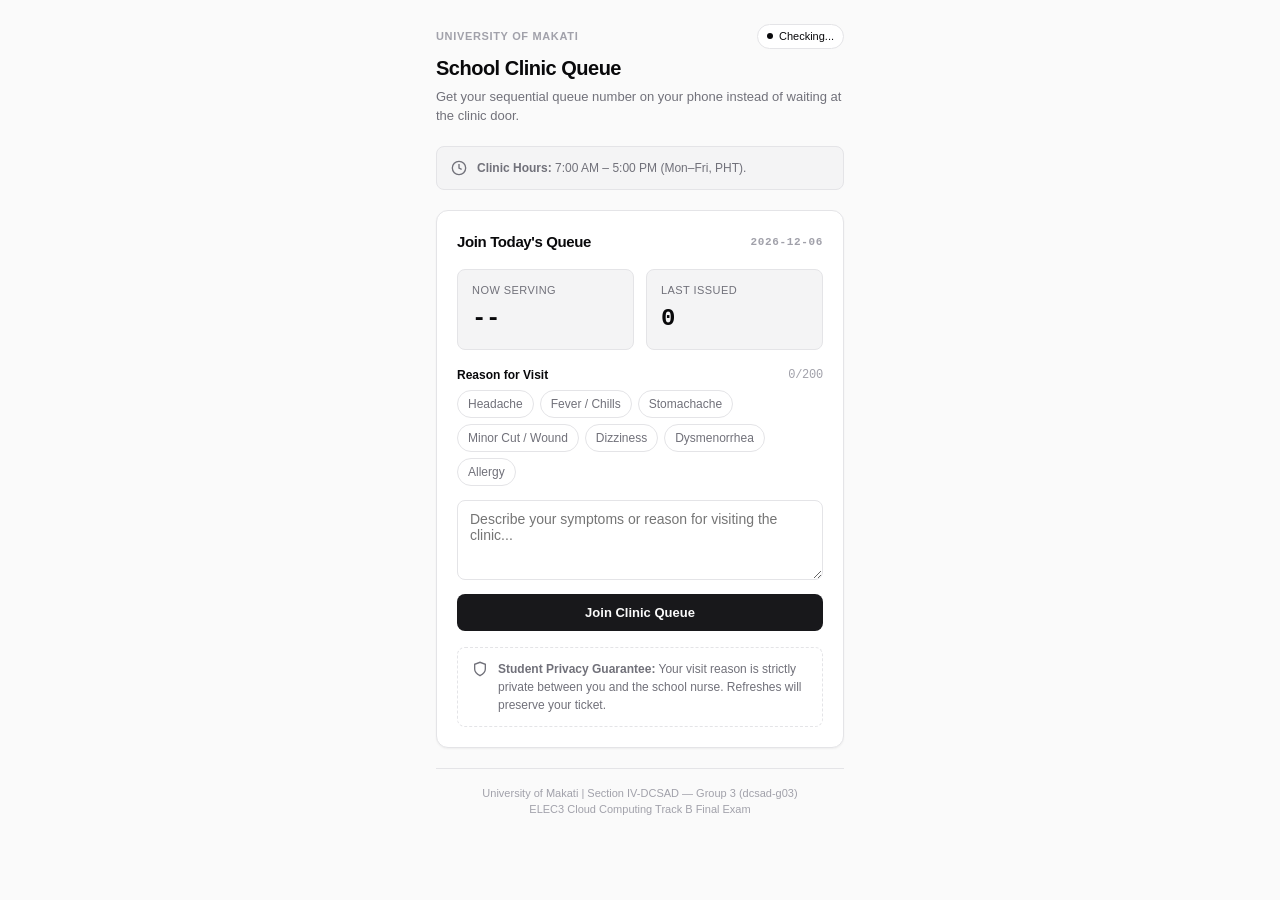
==== frontend/index.html @ f34c9d6e "Initial commit: Complete AWS Case 4 School Clinic Visit Queue for dcsad-g03" ====
<!DOCTYPE html>
<html lang="en">
<head>
  <meta charset="UTF-8">
  <meta name="viewport" content="width=device-width, initial-scale=1.0, maximum-scale=1.0, user-scalable=no">
  <title>UMak Clinic Queue — Student Portal</title>
  <link rel="stylesheet" href="styles.css">
  <script src="config.js"></script>
</head>
<body>
  <div class="mobile-wrapper">

    <!-- Header & Brand -->
    <header class="header-brand">
      <div class="header-top">
        <span class="brand-eyebrow">University of Makati</span>
        <div id="statusBadge" class="badge">
          <span class="badge-dot"></span>
          <span id="statusBadgeText">Checking...</span>
        </div>
      </div>
      <h1 class="brand-title">School Clinic Queue</h1>
      <p class="brand-subtitle">Get your sequential queue number on your phone instead of waiting at the clinic door.</p>
    </header>

    <!-- Clinic Hours & Demo Indicator Banner -->
    <div id="hoursBanner" class="privacy-banner">
      <svg class="privacy-icon" viewBox="0 0 24 24" fill="none" stroke="currentColor" stroke-width="2">
        <circle cx="12" cy="12" r="10"></circle>
        <polyline points="12 6 12 12 16 14"></polyline>
      </svg>
      <div>
        <strong>Clinic Hours:</strong> 7:00 AM – 5:00 PM (Mon–Fri, PHT).
        <div id="demoNote" style="margin-top: 4px; display: none;">
          <span class="badge badge-demo">DEMO MODE ACTIVE</span> Queue join enabled for live exam presentation.
        </div>
      </div>
    </div>

    <!-- Alert Container -->
    <div id="alertBox" class="alert" style="display: none;"></div>

    <!-- VIEW A: JOIN QUEUE FORM (When no ticket is stored for today) -->
    <section id="joinView" class="card">
      <div class="card-header">
        <h2 class="card-title">Join Today's Queue</h2>
        <span id="todayDateLabel" class="brand-eyebrow mono-num">----/--/--</span>
      </div>

      <!-- Current Serving Peek -->
      <div class="stats-grid">
        <div class="stat-box">
          <span class="stat-label">Now Serving</span>
          <span id="peekServing" class="stat-value mono-num">--</span>
        </div>
        <div class="stat-box">
          <span class="stat-label">Last Issued</span>
          <span id="peekLast" class="stat-value mono-num">0</span>
        </div>
      </div>

      <form id="joinForm" onsubmit="handleJoinQueue(event)">
        <div class="form-group">
          <label class="form-label" for="reasonInput">
            <span>Reason for Visit</span>
            <span id="charCount" class="form-counter mono-num">0/200</span>
          </label>

          <!-- Quick selection chips for fast mobile tapping -->
          <div class="tag-chips" style="margin-bottom: 8px;">
            <span class="tag-chip" onclick="selectChip(this, 'Headache')">Headache</span>
            <span class="tag-chip" onclick="selectChip(this, 'Fever / Chills')">Fever / Chills</span>
            <span class="tag-chip" onclick="selectChip(this, 'Stomachache')">Stomachache</span>
            <span class="tag-chip" onclick="selectChip(this, 'Minor Cut / Wound')">Minor Cut / Wound</span>
            <span class="tag-chip" onclick="selectChip(this, 'Dizziness')">Dizziness</span>
            <span class="tag-chip" onclick="selectChip(this, 'Dysmenorrhea')">Dysmenorrhea</span>
            <span class="tag-chip" onclick="selectChip(this, 'Allergy')">Allergy</span>
          </div>

          <textarea
            id="reasonInput"
            class="textarea"
            maxlength="200"
            rows="3"
            placeholder="Describe your symptoms or reason for visiting the clinic..."
            required
            oninput="handleReasonInput()"
          ></textarea>
        </div>

        <button type="submit" id="joinBtn" class="btn btn-primary btn-full" style="margin-top: 14px;">
          Join Clinic Queue
        </button>
      </form>

      <div class="privacy-banner" style="background-color: var(--bg-card); border-style: dashed;">
        <svg class="privacy-icon" viewBox="0 0 24 24" fill="none" stroke="currentColor" stroke-width="2">
          <path d="M12 22s8-4 8-10V5l-8-3-8 3v7c0 6 8 10 8 10z"></path>
        </svg>
        <span><strong>Student Privacy Guarantee:</strong> Your visit reason is strictly private between you and the school nurse. Refreshes will preserve your ticket.</span>
      </div>
    </section>

    <!-- VIEW B: ACTIVE TICKET TRACKER (When student has joined) -->
    <section id="ticketView" class="card" style="display: none;">
      <div class="card-header">
        <span class="brand-eyebrow">Your Clinic Ticket</span>
        <span id="ticketStatusBadge" class="badge badge-waiting">
          <span class="badge-dot"></span>
          <span id="ticketStatusText">WAITING</span>
        </span>
      </div>

      <!-- Ticket Hero -->
      <div class="ticket-hero">
        <span class="brand-eyebrow">Queue Number</span>
        <div id="ticketDisplayNo" class="ticket-number-big mono-num">Q-000</div>
        <p id="ticketCallNotice" class="ticket-status-label">Please wait near the clinic waiting area.</p>
      </div>

      <!-- Live Queue Progress -->
      <div class="stats-grid">
        <div class="stat-box">
          <span class="stat-label">Now Serving</span>
          <span id="liveServing" class="stat-value mono-num">--</span>
        </div>
        <div class="stat-box">
          <span class="stat-label">Ahead of You</span>
          <span id="liveAhead" class="stat-value mono-num">0</span>
        </div>
      </div>

      <!-- Actions -->
      <div style="display: flex; gap: 8px;">
        <button type="button" class="btn btn-secondary" style="flex: 1;" onclick="fetchQueueStatus(true)">
          Refresh Status
        </button>
        <button type="button" class="btn btn-danger" onclick="handleLeaveQueue()">
          Leave Queue
        </button>
      </div>

      <div id="visitDoneBox" class="alert alert-success" style="display: none;">
        <strong>Visit Completed:</strong> The attending nurse has finished your consultation and saved your records. Thank you!
        <button type="button" class="btn btn-secondary btn-full" style="margin-top: 10px;" onclick="handleLeaveQueue(true)">
          Get Another Ticket
        </button>
      </div>
    </section>

    <!-- Footer Meta -->
    <footer class="meta-footer">
      University of Makati | Section IV-DCSAD — Group 3 (dcsad-g03)<br>
      ELEC3 Cloud Computing Track B Final Exam
    </footer>

  </div>

  <script>
    // State management
    let currentTicket = null;
    let pollTimer = null;

    function getTodayStringPHT() {
      // Calculate today's date in Asia/Manila (UTC+8)
      const now = new Date();
      const utcTime = now.getTime() + (now.getTimezoneOffset() * 60000);
      const phtTime = new Date(utcTime + (3600000 * 8));
      return phtTime.toISOString().split("T")[0];
    }

    function getStorageKey() {
      return `umak_clinic_ticket_${getTodayStringPHT()}`;
    }

    function showAlert(msg, isError = true) {
      const box = document.getElementById("alertBox");
      box.className = `alert ${isError ? 'alert-error' : 'alert-success'}`;
      box.textContent = msg;
      box.style.display = "block";
    }

    function hideAlert() {
      document.getElementById("alertBox").style.display = "none";
    }

    function handleReasonInput() {
      const input = document.getElementById("reasonInput");
      const counter = document.getElementById("charCount");
      counter.textContent = `${input.value.length}/200`;
    }

    function selectChip(el, text) {
      const input = document.getElementById("reasonInput");
      const chips = document.querySelectorAll(".tag-chip");
      chips.forEach(c => c.classList.remove("active"));
      el.classList.add("active");

      input.value = text;
      handleReasonInput();
      input.focus();
    }

    // Load saved ticket from localStorage
    function loadSavedTicket() {
      const saved = localStorage.getItem(getStorageKey());
      if (saved) {
        try {
          currentTicket = JSON.parse(saved);
        } catch (e) {
          currentTicket = null;
        }
      } else {
        currentTicket = null;
      }
      renderView();
    }

    function saveTicket(ticket) {
      currentTicket = ticket;
      localStorage.setItem(getStorageKey(), JSON.stringify(ticket));
      renderView();
    }

    function renderView() {
      const joinView = document.getElementById("joinView");
      const ticketView = document.getElementById("ticketView");
      document.getElementById("todayDateLabel").textContent = getTodayStringPHT();

      if (currentTicket) {
        joinView.style.display = "none";
        ticketView.style.display = "flex";

        document.getElementById("ticketDisplayNo").textContent = currentTicket.display_no || `Q-${currentTicket.queue_no}`;
        updateTicketUI();
      } else {
        ticketView.style.display = "none";
        joinView.style.display = "flex";
      }
    }

    function updateTicketUI(statusData) {
      if (!currentTicket) return;

      const badge = document.getElementById("ticketStatusBadge");
      const badgeText = document.getElementById("ticketStatusText");
      const notice = document.getElementById("ticketCallNotice");
      const doneBox = document.getElementById("visitDoneBox");

      const status = currentTicket.status || "WAITING";
      badgeText.textContent = status;

      badge.className = "badge";
      if (status === "SERVING") {
        badge.classList.add("badge-serving");
        notice.textContent = "NOW CALLING! Please proceed inside the clinic room immediately.";
        notice.style.fontWeight = "600";
        notice.style.color = "var(--ink-primary)";
      } else if (status === "DONE") {
        badge.classList.add("badge-done");
        notice.textContent = "Your clinic visit has been completed.";
        doneBox.style.display = "block";
      } else {
        badge.classList.add("badge-waiting");
        notice.textContent = "Please wait near the clinic waiting area.";
        doneBox.style.display = "none";
      }

      if (statusData) {
        const currentServing = statusData.current_serving || 0;
        document.getElementById("liveServing").textContent = statusData.current_serving_display || "None";

        if (status === "DONE") {
          document.getElementById("liveAhead").textContent = "0";
        } else if (status === "SERVING") {
          document.getElementById("liveAhead").textContent = "Now";
        } else {
          const ahead = Math.max(0, currentTicket.queue_no - currentServing - 1);
          document.getElementById("liveAhead").textContent = `${ahead}`;
        }
      }
    }

    // Join Queue handler
    async function handleJoinQueue(e) {
      e.preventDefault();
      hideAlert();

      const reason = document.getElementById("reasonInput").value.trim();
      if (!reason) {
        showAlert("Please enter your reason for visiting the clinic.");
        return;
      }

      const btn = document.getElementById("joinBtn");
      btn.disabled = true;
      btn.textContent = "Joining Queue...";

      try {
        const response = await fetch(`${CONFIG.API_BASE_URL}/queue`, {
          method: "POST",
          headers: { "Content-Type": "application/json" },
          body: JSON.stringify({ reason: reason })
        });

        const data = await response.json();

        if (!response.ok) {
          showAlert(data.error || "Failed to join queue. Clinic may be closed.");
          return;
        }

        // Save ticket
        saveTicket({
          date: data.date,
          queue_no: data.queue_no,
          display_no: data.display_no,
          status: data.status || "WAITING",
          created_at: new Date().toISOString()
        });

        fetchQueueStatus(true);

      } catch (err) {
        showAlert("Network connection error. Check if API Gateway / local server is running.");
      } finally {
        btn.disabled = false;
        btn.textContent = "Join Clinic Queue";
      }
    }

    // Leave Queue / Clear Ticket
    function handleLeaveQueue(silent = false) {
      if (!silent) {
        if (!confirm("Are you sure you want to leave the queue or clear your ticket?")) {
          return;
        }
      }
      localStorage.removeItem(getStorageKey());
      currentTicket = null;
      document.getElementById("reasonInput").value = "";
      handleReasonInput();
      renderView();
      fetchQueueStatus(true);
    }

    // Fetch live status from GET /queue/status
    async function fetchQueueStatus(showManualFeedback = false) {
      try {
        const res = await fetch(`${CONFIG.API_BASE_URL}/queue/status`);
        if (!res.ok) return;

        const data = await res.json();

        // Update clinic badge & demo indicator
        const statusBadge = document.getElementById("statusBadge");
        const statusBadgeText = document.getElementById("statusBadgeText");
        const demoNote = document.getElementById("demoNote");

        if (data.clinic_open) {
          statusBadge.className = "badge badge-serving";
          statusBadgeText.textContent = "Clinic Open";
        } else {
          statusBadge.className = "badge badge-done";
          statusBadgeText.textContent = "Clinic Closed";
        }

        if (data.demo_mode) {
          demoNote.style.display = "block";
        } else {
          demoNote.style.display = "none";
        }

        // Update peek numbers on join form
        document.getElementById("peekServing").textContent = data.current_serving_display || "None";
        document.getElementById("peekLast").textContent = data.last_number || 0;

        // If student has a ticket, check if its status changed
        if (currentTicket) {
          if (currentTicket.queue_no === data.current_serving && currentTicket.status === "WAITING") {
            currentTicket.status = "SERVING";
            saveTicket(currentTicket);
          }
          updateTicketUI(data);
        }

        if (showManualFeedback) {
          // Subtle feedback
        }

      } catch (err) {
        console.warn("Unable to fetch queue status:", err);
      }
    }

    // Init on page load
    window.addEventListener("DOMContentLoaded", () => {
      loadSavedTicket();
      fetchQueueStatus(true);

      // Start live polling every 4s
      pollTimer = setInterval(() => {
        fetchQueueStatus(false);
      }, CONFIG.POLL_INTERVAL_MS || 4000);
    });
  </script>
</body>
</html>
---- frontend/styles.css ----
/* ==========================================================================
   University of Makati — ELEC3 Cloud Computing (Track B Final Exam)
   Section IV-DCSAD | Group 3 (dcsad-g03)
   Case 4: School Clinic Visit Queue
   Monochrome Aesthetic Inspired by shadcn/ui & Linear
   ========================================================================== */

:root {
  --bg-app: #fafafa;
  --bg-card: #ffffff;
  --bg-muted: #f4f4f5;
  --border: #e4e4e7;
  --border-strong: #d4d4d8;
  --ink-primary: #09090b;
  --ink-secondary: #71717a;
  --ink-muted: #a1a1aa;
  --btn-primary-bg: #18181b;
  --btn-primary-fg: #fafafa;
  --btn-primary-hover: #27272a;
  --btn-secondary-bg: #ffffff;
  --btn-secondary-fg: #09090b;
  --btn-secondary-hover: #f4f4f5;
  --radius-sm: 6px;
  --radius-md: 8px;
  --radius-lg: 12px;
  --radius-full: 9999px;
  --font-sans: -apple-system, BlinkMacSystemFont, "Segoe UI", Roboto, "Inter", Helvetica, Arial, sans-serif;
  --font-mono: ui-monospace, SFMono-Regular, "SF Mono", Menlo, Consolas, "Liberation Mono", monospace;
  --shadow-sm: 0 1px 2px 0 rgba(0, 0, 0, 0.05);
  --shadow-md: 0 4px 6px -1px rgba(0, 0, 0, 0.05), 0 2px 4px -2px rgba(0, 0, 0, 0.05);
}

*, *::before, *::after {
  box-sizing: border-box;
  margin: 0;
  padding: 0;
}

body {
  background-color: var(--bg-app);
  color: var(--ink-primary);
  font-family: var(--font-sans);
  font-size: 14px;
  line-height: 1.5;
  -webkit-font-smoothing: antialiased;
  -moz-osx-font-smoothing: grayscale;
  min-height: 100vh;
}

/* Typography & Monospace Numbers */
.mono-num {
  font-family: var(--font-mono);
  font-variant-numeric: tabular-nums;
  letter-spacing: -0.02em;
}

h1, h2, h3, h4 {
  color: var(--ink-primary);
  font-weight: 600;
  letter-spacing: -0.025em;
}

p {
  color: var(--ink-secondary);
}

/* Layout Containers */
.mobile-wrapper {
  max-width: 440px;
  margin: 0 auto;
  padding: 24px 16px 48px 16px;
  display: flex;
  flex-direction: column;
  gap: 20px;
}

.dashboard-wrapper {
  max-width: 1080px;
  margin: 0 auto;
  padding: 32px 24px 64px 24px;
  display: flex;
  flex-direction: column;
  gap: 24px;
}

/* Header & Brand */
.header-brand {
  display: flex;
  flex-direction: column;
  gap: 4px;
}

.header-top {
  display: flex;
  align-items: center;
  justify-content: space-between;
}

.brand-eyebrow {
  font-size: 11px;
  font-weight: 600;
  text-transform: uppercase;
  letter-spacing: 0.06em;
  color: var(--ink-muted);
}

.brand-title {
  font-size: 20px;
  font-weight: 700;
  color: var(--ink-primary);
}

.brand-subtitle {
  font-size: 13px;
  color: var(--ink-secondary);
}

/* Status Pill / Badges */
.badge {
  display: inline-flex;
  align-items: center;
  gap: 6px;
  padding: 3px 9px;
  font-size: 11px;
  font-weight: 500;
  border-radius: var(--radius-full);
  border: 1px solid var(--border);
  background-color: var(--bg-card);
  color: var(--ink-primary);
  width: fit-content;
}

.badge-dot {
  width: 6px;
  height: 6px;
  border-radius: 50%;
  background-color: var(--ink-primary);
}

.badge-waiting {
  background-color: var(--bg-muted);
  border-color: var(--border-strong);
  color: var(--ink-primary);
}

.badge-serving {
  background-color: var(--btn-primary-bg);
  border-color: var(--btn-primary-bg);
  color: #ffffff;
}

.badge-serving .badge-dot {
  background-color: #ffffff;
  animation: pulse 1.6s infinite;
}

.badge-done {
  background-color: var(--bg-card);
  border-color: var(--border);
  color: var(--ink-secondary);
}

.badge-demo {
  background-color: #f4f4f5;
  border-color: #27272a;
  color: #09090b;
  font-weight: 600;
}

@keyframes pulse {
  0% { opacity: 0.4; }
  50% { opacity: 1; }
  100% { opacity: 0.4; }
}

/* Cards */
.card {
  background-color: var(--bg-card);
  border: 1px solid var(--border);
  border-radius: var(--radius-lg);
  padding: 20px;
  box-shadow: var(--shadow-sm);
  display: flex;
  flex-direction: column;
  gap: 16px;
}

.card-header {
  display: flex;
  align-items: center;
  justify-content: space-between;
}

.card-title {
  font-size: 15px;
  font-weight: 600;
}

/* Metric Stats Row */
.stats-grid {
  display: grid;
  grid-template-columns: repeat(auto-fit, minmax(130px, 1fr));
  gap: 12px;
}

.stat-box {
  background: var(--bg-muted);
  border: 1px solid var(--border);
  border-radius: var(--radius-md);
  padding: 12px 14px;
  display: flex;
  flex-direction: column;
  gap: 2px;
}

.stat-label {
  font-size: 11px;
  color: var(--ink-secondary);
  font-weight: 500;
  text-transform: uppercase;
  letter-spacing: 0.04em;
}

.stat-value {
  font-size: 24px;
  font-weight: 700;
  color: var(--ink-primary);
}

/* Active Ticket Hero Box */
.ticket-hero {
  text-align: center;
  padding: 32px 16px;
  border: 1px dashed var(--border-strong);
  border-radius: var(--radius-lg);
  background-color: var(--bg-muted);
  display: flex;
  flex-direction: column;
  align-items: center;
  gap: 12px;
}

.ticket-number-big {
  font-size: 56px;
  font-weight: 800;
  line-height: 1;
  color: var(--ink-primary);
}

.ticket-status-label {
  font-size: 13px;
  color: var(--ink-secondary);
}

/* Forms & Inputs */
.form-group {
  display: flex;
  flex-direction: column;
  gap: 6px;
}

.form-label {
  font-size: 12px;
  font-weight: 600;
  color: var(--ink-primary);
  display: flex;
  justify-content: space-between;
}

.form-counter {
  font-weight: 400;
  color: var(--ink-muted);
}

.input, .textarea {
  width: 100%;
  padding: 10px 12px;
  font-family: inherit;
  font-size: 14px;
  color: var(--ink-primary);
  background-color: var(--bg-card);
  border: 1px solid var(--border);
  border-radius: var(--radius-md);
  outline: none;
  transition: border-color 0.15s ease, box-shadow 0.15s ease;
}

.textarea {
  resize: vertical;
  min-height: 80px;
}

.input:focus, .textarea:focus {
  border-color: var(--ink-primary);
  box-shadow: 0 0 0 1px var(--ink-primary);
}

/* Quick Reason Chips */
.tag-chips {
  display: flex;
  flex-wrap: wrap;
  gap: 6px;
}

.tag-chip {
  padding: 4px 10px;
  font-size: 12px;
  font-weight: 500;
  background-color: var(--bg-card);
  border: 1px solid var(--border);
  border-radius: var(--radius-full);
  color: var(--ink-secondary);
  cursor: pointer;
  transition: all 0.15s ease;
  user-select: none;
}

.tag-chip:hover {
  background-color: var(--bg-muted);
  color: var(--ink-primary);
  border-color: var(--border-strong);
}

.tag-chip.active {
  background-color: var(--ink-primary);
  color: #ffffff;
  border-color: var(--ink-primary);
}

/* Buttons */
.btn {
  display: inline-flex;
  align-items: center;
  justify-content: center;
  gap: 8px;
  padding: 10px 16px;
  font-family: inherit;
  font-size: 13px;
  font-weight: 600;
  border-radius: var(--radius-md);
  border: 1px solid transparent;
  cursor: pointer;
  transition: all 0.15s ease;
  text-decoration: none;
}

.btn:disabled {
  opacity: 0.5;
  cursor: not-allowed;
}

.btn-primary {
  background-color: var(--btn-primary-bg);
  color: var(--btn-primary-fg);
}

.btn-primary:hover:not(:disabled) {
  background-color: var(--btn-primary-hover);
}

.btn-secondary {
  background-color: var(--btn-secondary-bg);
  color: var(--btn-secondary-fg);
  border-color: var(--border);
}

.btn-secondary:hover:not(:disabled) {
  background-color: var(--btn-secondary-hover);
  border-color: var(--border-strong);
}

.btn-danger {
  background-color: #ffffff;
  color: #dc2626;
  border-color: #fca5a5;
}

.btn-danger:hover:not(:disabled) {
  background-color: #fef2f2;
}

.btn-full {
  width: 100%;
}

/* Privacy & Info Banner */
.privacy-banner {
  display: flex;
  align-items: flex-start;
  gap: 10px;
  padding: 12px 14px;
  background-color: var(--bg-muted);
  border: 1px solid var(--border);
  border-radius: var(--radius-md);
  font-size: 12px;
  color: var(--ink-secondary);
}

.privacy-icon {
  flex-shrink: 0;
  width: 16px;
  height: 16px;
  margin-top: 1px;
}

/* Tables */
.table-container {
  overflow-x: auto;
  border: 1px solid var(--border);
  border-radius: var(--radius-md);
}

table {
  width: 100%;
  border-collapse: collapse;
  text-align: left;
  font-size: 13px;
}

thead {
  background-color: var(--bg-muted);
  border-bottom: 1px solid var(--border);
}

th {
  padding: 10px 14px;
  font-size: 11px;
  font-weight: 600;
  text-transform: uppercase;
  letter-spacing: 0.04em;
  color: var(--ink-secondary);
}

td {
  padding: 12px 14px;
  border-bottom: 1px solid var(--border);
  color: var(--ink-primary);
}

tr:last-child td {
  border-bottom: none;
}

tr:hover td {
  background-color: #fafafa;
}

/* Alert Banners */
.alert {
  padding: 10px 12px;
  border-radius: var(--radius-md);
  font-size: 13px;
  border: 1px solid transparent;
}

.alert-error {
  background-color: #fef2f2;
  border-color: #fecaca;
  color: #991b1b;
}

.alert-success {
  background-color: #f0fdf4;
  border-color: #bbf7d0;
  color: #166534;
}

/* Two-column layout for Nurse Admin */
.two-column-layout {
  display: grid;
  grid-template-columns: 380px 1fr;
  gap: 24px;
  align-items: start;
}

@media (max-width: 860px) {
  .two-column-layout {
    grid-template-columns: 1fr;
  }
}

/* Footer / Meta info */
.meta-footer {
  text-align: center;
  font-size: 11px;
  color: var(--ink-muted);
  padding-top: 16px;
  border-top: 1px solid var(--border);
}
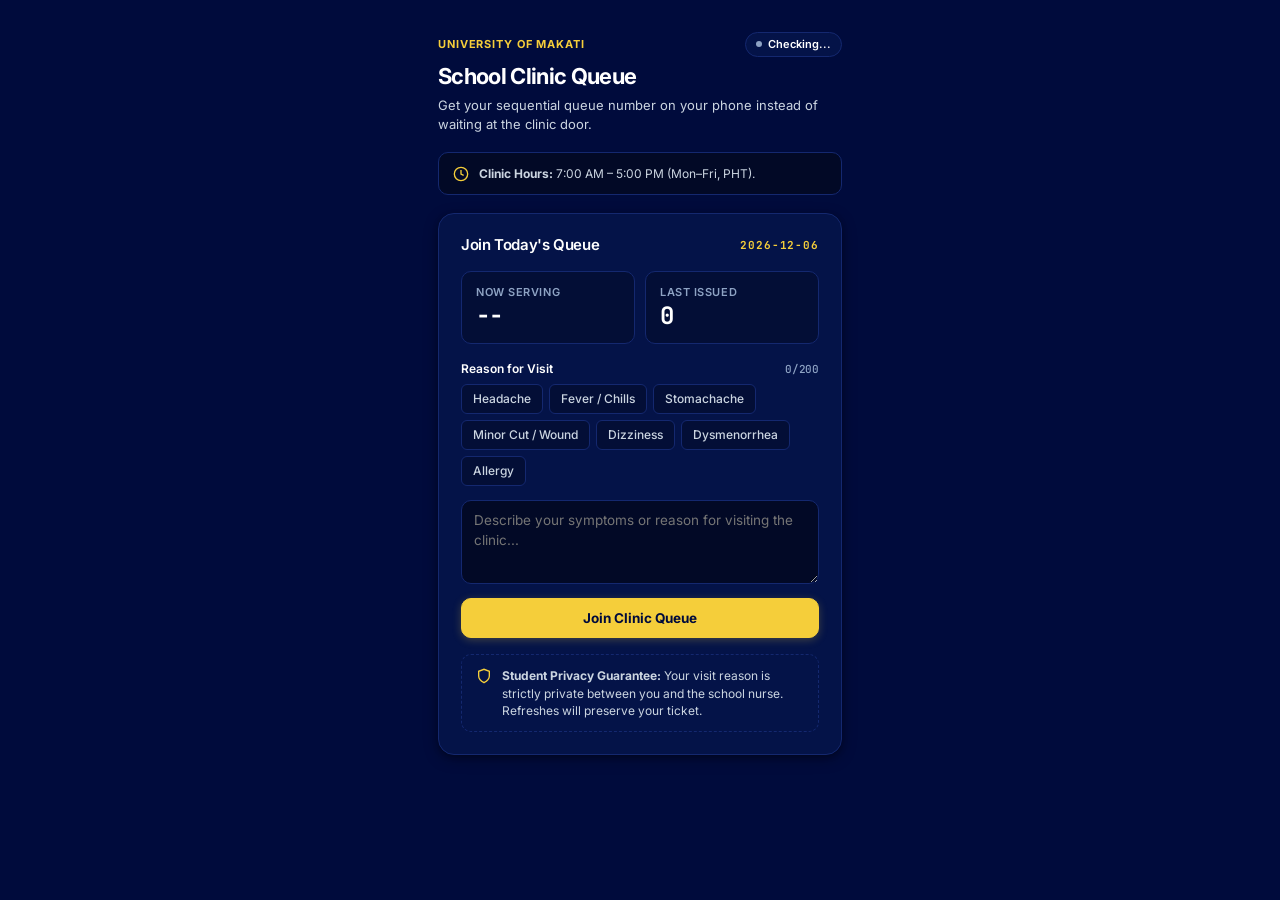
==== commit 0fce539d: "Apply pre-deploy fixes for Case 4" ====
--- a/frontend/index.html
+++ b/frontend/index.html
@@ -147,12 +147,6 @@
         </button>
       </div>
     </section>
-
-    <!-- Footer Meta -->
-    <footer class="meta-footer">
-      University of Makati | Section IV-DCSAD — Group 3 (dcsad-g03)<br>
-      ELEC3 Cloud Computing Track B Final Exam
-    </footer>
 
   </div>
 
@@ -371,6 +365,35 @@
           demoNote.style.display = "none";
         }
 
+        // Lock or unlock join form based on operating hours and demo mode
+        const joinBtn = document.getElementById("joinBtn");
+        const reasonInput = document.getElementById("reasonInput");
+        const isClosed = !data.clinic_open && !data.demo_mode;
+
+        if (isClosed) {
+          if (joinBtn) {
+            joinBtn.disabled = true;
+            joinBtn.textContent = "Clinic is Closed (Mon–Fri 7:00 AM – 5:00 PM)";
+            joinBtn.style.opacity = "0.6";
+            joinBtn.style.cursor = "not-allowed";
+          }
+          if (reasonInput) {
+            reasonInput.disabled = true;
+            reasonInput.placeholder = "Clinic is currently closed outside operating hours (Mon–Fri 7:00 AM – 5:00 PM PHT).";
+          }
+        } else {
+          if (joinBtn && joinBtn.disabled && joinBtn.textContent.startsWith("Clinic is Closed")) {
+            joinBtn.disabled = false;
+            joinBtn.textContent = "Join Clinic Queue";
+            joinBtn.style.opacity = "";
+            joinBtn.style.cursor = "";
+          }
+          if (reasonInput && reasonInput.disabled) {
+            reasonInput.disabled = false;
+            reasonInput.placeholder = "Describe your symptoms or reason for visiting the clinic...";
+          }
+        }
+
         // Update peek numbers on join form
         document.getElementById("peekServing").textContent = data.current_serving_display || "None";
         document.getElementById("peekLast").textContent = data.last_number || 0;
@@ -379,6 +402,9 @@
         if (currentTicket) {
           if (currentTicket.queue_no === data.current_serving && currentTicket.status === "WAITING") {
             currentTicket.status = "SERVING";
+            saveTicket(currentTicket);
+          } else if (data.current_serving > currentTicket.queue_no && currentTicket.status !== "DONE") {
+            currentTicket.status = "DONE";
             saveTicket(currentTicket);
           }
           updateTicketUI(data);
--- a/frontend/styles.css
+++ b/frontend/styles.css
@@ -2,52 +2,115 @@
    University of Makati — ELEC3 Cloud Computing (Track B Final Exam)
    Section IV-DCSAD | Group 3 (dcsad-g03)
    Case 4: School Clinic Visit Queue
-   Monochrome Aesthetic Inspired by shadcn/ui & Linear
-   ========================================================================== */
+   
+   Official UMak Heritage Theme
+   Deep University Navy (#000B3C) & Warm Radiant Gold (#F5CE3A)
+   WCAG AAA Compliant Contrast | Precision Craftsmanship
+   ========================================================================== */
+
+@import url('https://fonts.googleapis.com/css2?family=Inter:wght@400;500;600;700;800&family=JetBrains+Mono:wght@500;600;700;800&display=swap');
 
 :root {
-  --bg-app: #fafafa;
-  --bg-card: #ffffff;
-  --bg-muted: #f4f4f5;
-  --border: #e4e4e7;
-  --border-strong: #d4d4d8;
-  --ink-primary: #09090b;
-  --ink-secondary: #71717a;
-  --ink-muted: #a1a1aa;
-  --btn-primary-bg: #18181b;
-  --btn-primary-fg: #fafafa;
-  --btn-primary-hover: #27272a;
-  --btn-secondary-bg: #ffffff;
-  --btn-secondary-fg: #09090b;
-  --btn-secondary-hover: #f4f4f5;
+  /* Surfaces & Canvas (UMak Deep Midnight Navy) */
+  --bg-app: #000B3C;
+  --bg-card: #041348;
+  --bg-card-hover: #071959;
+  --bg-muted: #020926;
+  --bg-subtle: #030e36;
+  --row-highlight: rgba(245, 206, 58, 0.09);
+
+  /* Hairline Borders */
+  --border: #14286f;
+  --border-strong: #1e399c;
+  --border-subtle: #0d1d57;
+  --border-focus: #F5CE3A;
+
+  /* Typography Ink (High Contrast on Navy) */
+  --ink-primary: #ffffff;
+  --ink-secondary: #cbd5e1;
+  --ink-muted: #8ea3c4;
+  --ink-faint: #546b96;
+  --ink-gold: #F5CE3A;
+
+  /* UMak Gold Palette */
+  --primary: #F5CE3A;
+  --primary-hover: #fed74c;
+  --primary-active: #e5be29;
+  --primary-surface: rgba(245, 206, 58, 0.12);
+  --primary-border: rgba(245, 206, 58, 0.35);
+  --primary-contrast: #000B3C;
+
+  /* High-Visibility Status Tones (Tuned for Dark Navy) */
+  --status-emerald: #34d399;
+  --status-emerald-bg: rgba(16, 185, 129, 0.16);
+  --status-emerald-border: rgba(16, 185, 129, 0.4);
+
+  --status-amber: #F5CE3A;
+  --status-amber-bg: rgba(245, 206, 58, 0.14);
+  --status-amber-border: rgba(245, 206, 58, 0.4);
+
+  --status-red: #f87171;
+  --status-red-bg: rgba(220, 38, 38, 0.18);
+  --status-red-border: rgba(220, 38, 38, 0.4);
+
+  --status-slate: #94a3b8;
+  --status-slate-bg: rgba(148, 163, 184, 0.14);
+  --status-slate-border: rgba(148, 163, 184, 0.28);
+
+  /* Button Tokens */
+  --btn-primary-bg: #F5CE3A;
+  --btn-primary-fg: #000B3C;
+  --btn-primary-hover: #fed74c;
+  --btn-primary-active: #e5be29;
+
+  --btn-secondary-bg: #071959;
+  --btn-secondary-fg: #f8fafc;
+  --btn-secondary-border: #1b3594;
+  --btn-secondary-hover: #0b2278;
+
+  /* Radii */
+  --radius-xs: 4px;
   --radius-sm: 6px;
-  --radius-md: 8px;
-  --radius-lg: 12px;
+  --radius-md: 10px;
+  --radius-lg: 16px;
+  --radius-xl: 20px;
   --radius-full: 9999px;
-  --font-sans: -apple-system, BlinkMacSystemFont, "Segoe UI", Roboto, "Inter", Helvetica, Arial, sans-serif;
-  --font-mono: ui-monospace, SFMono-Regular, "SF Mono", Menlo, Consolas, "Liberation Mono", monospace;
-  --shadow-sm: 0 1px 2px 0 rgba(0, 0, 0, 0.05);
-  --shadow-md: 0 4px 6px -1px rgba(0, 0, 0, 0.05), 0 2px 4px -2px rgba(0, 0, 0, 0.05);
-}
-
+
+  /* Font Families */
+  --font-sans: "Inter", -apple-system, BlinkMacSystemFont, "Segoe UI", Roboto, sans-serif;
+  --font-mono: "JetBrains Mono", ui-monospace, Menlo, Consolas, monospace;
+
+  /* Depth & Glow */
+  --shadow-xs: 0 1px 2px 0 rgba(0, 0, 0, 0.2);
+  --shadow-card: 0 4px 16px -2px rgba(0, 0, 0, 0.4), 0 2px 6px -1px rgba(0, 0, 0, 0.3);
+  --shadow-ticket: 0 12px 32px -4px rgba(0, 0, 0, 0.5), 0 4px 12px -2px rgba(245, 206, 58, 0.08);
+}
+
+/* ==========================================================================
+   Base & Reset
+   ========================================================================== */
 *, *::before, *::after {
   box-sizing: border-box;
   margin: 0;
   padding: 0;
 }
 
+html {
+  font-size: 14.5px;
+  color-scheme: dark;
+}
+
 body {
   background-color: var(--bg-app);
   color: var(--ink-primary);
   font-family: var(--font-sans);
-  font-size: 14px;
   line-height: 1.5;
   -webkit-font-smoothing: antialiased;
   -moz-osx-font-smoothing: grayscale;
   min-height: 100vh;
 }
 
-/* Typography & Monospace Numbers */
+/* Monospace Numbers (No Jitter) */
 .mono-num {
   font-family: var(--font-mono);
   font-variant-numeric: tabular-nums;
@@ -56,26 +119,34 @@
 
 h1, h2, h3, h4 {
   color: var(--ink-primary);
-  font-weight: 600;
+  font-weight: 700;
   letter-spacing: -0.025em;
+  line-height: 1.25;
 }
 
 p {
   color: var(--ink-secondary);
 }
 
-/* Layout Containers */
+:focus-visible {
+  outline: 2px solid var(--border-focus);
+  outline-offset: 2px;
+}
+
+/* ==========================================================================
+   Layout Containers
+   ========================================================================== */
 .mobile-wrapper {
   max-width: 440px;
   margin: 0 auto;
-  padding: 24px 16px 48px 16px;
+  padding: 32px 18px 56px 18px;
   display: flex;
   flex-direction: column;
-  gap: 20px;
+  gap: 18px;
 }
 
 .dashboard-wrapper {
-  max-width: 1080px;
+  max-width: 1120px;
   margin: 0 auto;
   padding: 32px 24px 64px 24px;
   display: flex;
@@ -83,46 +154,69 @@
   gap: 24px;
 }
 
-/* Header & Brand */
+.two-column-layout {
+  display: grid;
+  grid-template-columns: 380px 1fr;
+  gap: 24px;
+  align-items: start;
+}
+
+@media (max-width: 900px) {
+  .two-column-layout {
+    grid-template-columns: 1fr;
+  }
+  .dashboard-wrapper {
+    padding: 20px 16px 40px 16px;
+  }
+}
+
+/* ==========================================================================
+   Header & University Brand
+   ========================================================================== */
 .header-brand {
   display: flex;
   flex-direction: column;
-  gap: 4px;
+  gap: 6px;
 }
 
 .header-top {
   display: flex;
   align-items: center;
   justify-content: space-between;
+  gap: 12px;
 }
 
 .brand-eyebrow {
   font-size: 11px;
-  font-weight: 600;
+  font-weight: 700;
   text-transform: uppercase;
-  letter-spacing: 0.06em;
-  color: var(--ink-muted);
+  letter-spacing: 0.08em;
+  color: var(--ink-gold);
 }
 
 .brand-title {
-  font-size: 20px;
-  font-weight: 700;
-  color: var(--ink-primary);
+  font-size: 22px;
+  font-weight: 700;
+  color: var(--ink-primary);
+  letter-spacing: -0.03em;
 }
 
 .brand-subtitle {
   font-size: 13px;
   color: var(--ink-secondary);
-}
-
-/* Status Pill / Badges */
+  line-height: 1.45;
+}
+
+/* ==========================================================================
+   Badges (Crisp, High Contrast, Dark Navy Friendly)
+   ========================================================================== */
 .badge {
   display: inline-flex;
   align-items: center;
   gap: 6px;
-  padding: 3px 9px;
+  padding: 3px 10px;
   font-size: 11px;
-  font-weight: 500;
+  font-weight: 600;
   border-radius: var(--radius-full);
   border: 1px solid var(--border);
   background-color: var(--bg-card);
@@ -134,52 +228,60 @@
   width: 6px;
   height: 6px;
   border-radius: 50%;
-  background-color: var(--ink-primary);
+  background-color: var(--ink-muted);
 }
 
 .badge-waiting {
-  background-color: var(--bg-muted);
-  border-color: var(--border-strong);
-  color: var(--ink-primary);
+  background-color: var(--status-amber-bg);
+  border-color: var(--status-amber-border);
+  color: var(--status-amber);
+}
+.badge-waiting .badge-dot {
+  background-color: var(--status-amber);
 }
 
 .badge-serving {
-  background-color: var(--btn-primary-bg);
-  border-color: var(--btn-primary-bg);
-  color: #ffffff;
-}
-
+  background-color: var(--status-emerald-bg);
+  border-color: var(--status-emerald-border);
+  color: var(--status-emerald);
+}
 .badge-serving .badge-dot {
-  background-color: #ffffff;
-  animation: pulse 1.6s infinite;
+  background-color: var(--status-emerald);
+  box-shadow: 0 0 8px rgba(52, 211, 153, 0.6);
+  animation: subtle-pulse 2s infinite ease-in-out;
 }
 
 .badge-done {
-  background-color: var(--bg-card);
-  border-color: var(--border);
-  color: var(--ink-secondary);
+  background-color: var(--status-slate-bg);
+  border-color: var(--status-slate-border);
+  color: var(--status-slate);
+}
+.badge-done .badge-dot {
+  background-color: var(--status-slate);
 }
 
 .badge-demo {
-  background-color: #f4f4f5;
-  border-color: #27272a;
-  color: #09090b;
-  font-weight: 600;
-}
-
-@keyframes pulse {
-  0% { opacity: 0.4; }
-  50% { opacity: 1; }
-  100% { opacity: 0.4; }
-}
-
-/* Cards */
+  background-color: var(--primary-surface);
+  border-color: var(--primary);
+  color: var(--primary);
+  font-weight: 700;
+  letter-spacing: 0.04em;
+}
+
+@keyframes subtle-pulse {
+  0%, 100% { opacity: 1; transform: scale(1); }
+  50% { opacity: 0.4; transform: scale(0.9); }
+}
+
+/* ==========================================================================
+   Cards & Surfaces
+   ========================================================================== */
 .card {
   background-color: var(--bg-card);
   border: 1px solid var(--border);
   border-radius: var(--radius-lg);
-  padding: 20px;
-  box-shadow: var(--shadow-sm);
+  padding: 22px;
+  box-shadow: var(--shadow-card);
   display: flex;
   flex-direction: column;
   gap: 16px;
@@ -189,70 +291,105 @@
   display: flex;
   align-items: center;
   justify-content: space-between;
+  gap: 12px;
 }
 
 .card-title {
   font-size: 15px;
   font-weight: 600;
-}
-
-/* Metric Stats Row */
+  color: var(--ink-primary);
+}
+
+/* ==========================================================================
+   Metric Stats Grid
+   ========================================================================== */
 .stats-grid {
   display: grid;
   grid-template-columns: repeat(auto-fit, minmax(130px, 1fr));
-  gap: 12px;
+  gap: 10px;
 }
 
 .stat-box {
-  background: var(--bg-muted);
+  background: var(--bg-subtle);
   border: 1px solid var(--border);
   border-radius: var(--radius-md);
   padding: 12px 14px;
   display: flex;
   flex-direction: column;
   gap: 2px;
+  transition: border-color 0.15s ease;
+}
+
+.stat-box:hover {
+  border-color: var(--border-strong);
 }
 
 .stat-label {
   font-size: 11px;
-  color: var(--ink-secondary);
-  font-weight: 500;
+  color: var(--ink-muted);
+  font-weight: 600;
   text-transform: uppercase;
-  letter-spacing: 0.04em;
+  letter-spacing: 0.05em;
 }
 
 .stat-value {
   font-size: 24px;
   font-weight: 700;
   color: var(--ink-primary);
-}
-
-/* Active Ticket Hero Box */
+  letter-spacing: -0.03em;
+  line-height: 1.2;
+}
+
+/* ==========================================================================
+   Digital Queue Ticket (Navy & Gold Pass)
+   ========================================================================== */
 .ticket-hero {
   text-align: center;
-  padding: 32px 16px;
-  border: 1px dashed var(--border-strong);
+  padding: 32px 20px 28px 20px;
+  border: 1.5px solid var(--border-strong);
   border-radius: var(--radius-lg);
-  background-color: var(--bg-muted);
+  background: linear-gradient(180deg, #051654 0%, #030e38 100%);
   display: flex;
   flex-direction: column;
   align-items: center;
-  gap: 12px;
+  gap: 10px;
+  position: relative;
+  box-shadow: var(--shadow-ticket);
+}
+
+/* UMak Gold Top Header Ribbon */
+.ticket-hero::before {
+  content: "";
+  position: absolute;
+  top: 0;
+  left: 20px;
+  right: 20px;
+  height: 4px;
+  background-color: var(--primary);
+  border-radius: 0 0 2px 2px;
 }
 
 .ticket-number-big {
-  font-size: 56px;
+  font-size: 68px;
   font-weight: 800;
   line-height: 1;
-  color: var(--ink-primary);
+  color: var(--primary);
+  letter-spacing: -0.05em;
+  margin: 6px 0;
+  text-shadow: 0 0 20px rgba(245, 206, 58, 0.25);
 }
 
 .ticket-status-label {
   font-size: 13px;
   color: var(--ink-secondary);
-}
-
-/* Forms & Inputs */
+  font-weight: 500;
+  max-width: 320px;
+  line-height: 1.45;
+}
+
+/* ==========================================================================
+   Forms, Inputs & Symptom Chips
+   ========================================================================== */
 .form-group {
   display: flex;
   flex-direction: column;
@@ -265,10 +402,12 @@
   color: var(--ink-primary);
   display: flex;
   justify-content: space-between;
+  align-items: center;
 }
 
 .form-counter {
-  font-weight: 400;
+  font-weight: 500;
+  font-size: 11px;
   color: var(--ink-muted);
 }
 
@@ -276,9 +415,9 @@
   width: 100%;
   padding: 10px 12px;
   font-family: inherit;
-  font-size: 14px;
-  color: var(--ink-primary);
-  background-color: var(--bg-card);
+  font-size: 13.5px;
+  color: var(--ink-primary);
+  background-color: var(--bg-muted);
   border: 1px solid var(--border);
   border-radius: var(--radius-md);
   outline: none;
@@ -287,15 +426,24 @@
 
 .textarea {
   resize: vertical;
-  min-height: 80px;
+  min-height: 84px;
+  line-height: 1.45;
 }
 
 .input:focus, .textarea:focus {
-  border-color: var(--ink-primary);
-  box-shadow: 0 0 0 1px var(--ink-primary);
-}
-
-/* Quick Reason Chips */
+  border-color: var(--primary);
+  box-shadow: 0 0 0 2px rgba(245, 206, 58, 0.25);
+}
+
+.input:disabled, .textarea:disabled {
+  background-color: var(--bg-muted);
+  border-color: var(--border-subtle);
+  color: var(--ink-muted);
+  cursor: not-allowed;
+  opacity: 0.6;
+}
+
+/* Tactile Symptom Chips */
 .tag-chips {
   display: flex;
   flex-wrap: wrap;
@@ -303,87 +451,110 @@
 }
 
 .tag-chip {
-  padding: 4px 10px;
+  padding: 5px 11px;
   font-size: 12px;
   font-weight: 500;
-  background-color: var(--bg-card);
+  background-color: var(--bg-subtle);
   border: 1px solid var(--border);
-  border-radius: var(--radius-full);
+  border-radius: var(--radius-sm);
   color: var(--ink-secondary);
   cursor: pointer;
+  user-select: none;
   transition: all 0.15s ease;
-  user-select: none;
 }
 
 .tag-chip:hover {
-  background-color: var(--bg-muted);
-  color: var(--ink-primary);
-  border-color: var(--border-strong);
+  background-color: var(--bg-card-hover);
+  color: var(--ink-primary);
+  border-color: var(--primary);
 }
 
 .tag-chip.active {
-  background-color: var(--ink-primary);
-  color: #ffffff;
-  border-color: var(--ink-primary);
-}
-
-/* Buttons */
+  background-color: var(--primary);
+  color: var(--primary-contrast);
+  font-weight: 700;
+  border-color: var(--primary);
+  box-shadow: 0 2px 8px rgba(245, 206, 58, 0.3);
+}
+
+/* ==========================================================================
+   Buttons (UMak Gold Primary & Navy Secondary)
+   ========================================================================== */
 .btn {
   display: inline-flex;
   align-items: center;
   justify-content: center;
   gap: 8px;
-  padding: 10px 16px;
+  padding: 11px 18px;
   font-family: inherit;
-  font-size: 13px;
-  font-weight: 600;
+  font-size: 13.5px;
+  font-weight: 700;
   border-radius: var(--radius-md);
   border: 1px solid transparent;
   cursor: pointer;
+  text-decoration: none;
   transition: all 0.15s ease;
-  text-decoration: none;
+  user-select: none;
+  white-space: nowrap;
+}
+
+.btn:active:not(:disabled) {
+  transform: translateY(1px);
 }
 
 .btn:disabled {
-  opacity: 0.5;
+  opacity: 0.4;
   cursor: not-allowed;
 }
 
+/* Primary Button: Vibrant UMak Gold with Dark Navy Text (12.5:1 Contrast) */
 .btn-primary {
   background-color: var(--btn-primary-bg);
   color: var(--btn-primary-fg);
+  border-color: var(--btn-primary-bg);
+  box-shadow: 0 2px 8px rgba(245, 206, 58, 0.25);
 }
 
 .btn-primary:hover:not(:disabled) {
   background-color: var(--btn-primary-hover);
-}
-
+  border-color: var(--btn-primary-hover);
+  box-shadow: 0 4px 14px rgba(245, 206, 58, 0.35);
+}
+
+/* Secondary Button: Elevated Navy Card Button */
 .btn-secondary {
   background-color: var(--btn-secondary-bg);
   color: var(--btn-secondary-fg);
-  border-color: var(--border);
+  border-color: var(--btn-secondary-border);
+  box-shadow: var(--shadow-xs);
 }
 
 .btn-secondary:hover:not(:disabled) {
   background-color: var(--btn-secondary-hover);
-  border-color: var(--border-strong);
-}
-
+  border-color: var(--primary);
+  color: var(--primary);
+}
+
+/* Danger Button */
 .btn-danger {
-  background-color: #ffffff;
-  color: #dc2626;
-  border-color: #fca5a5;
+  background-color: var(--status-red-bg);
+  color: var(--status-red);
+  border-color: var(--status-red-border);
 }
 
 .btn-danger:hover:not(:disabled) {
-  background-color: #fef2f2;
+  background-color: #dc2626;
+  color: #ffffff;
+  border-color: #dc2626;
 }
 
 .btn-full {
   width: 100%;
 }
 
-/* Privacy & Info Banner */
+/* ==========================================================================
+   Privacy & Information Callouts
+   ========================================================================== */
 .privacy-banner {
   display: flex;
   align-items: flex-start;
@@ -394,6 +565,7 @@
   border-radius: var(--radius-md);
   font-size: 12px;
   color: var(--ink-secondary);
+  line-height: 1.45;
 }
 
 .privacy-icon {
@@ -401,13 +573,17 @@
   width: 16px;
   height: 16px;
   margin-top: 1px;
-}
-
-/* Tables */
+  color: var(--primary);
+}
+
+/* ==========================================================================
+   Data Roster Tables
+   ========================================================================== */
 .table-container {
   overflow-x: auto;
   border: 1px solid var(--border);
   border-radius: var(--radius-md);
+  background-color: var(--bg-card);
 }
 
 table {
@@ -419,22 +595,24 @@
 
 thead {
   background-color: var(--bg-muted);
-  border-bottom: 1px solid var(--border);
+  border-bottom: 1.5px solid var(--border);
 }
 
 th {
-  padding: 10px 14px;
+  padding: 11px 14px;
   font-size: 11px;
-  font-weight: 600;
+  font-weight: 700;
   text-transform: uppercase;
-  letter-spacing: 0.04em;
-  color: var(--ink-secondary);
+  letter-spacing: 0.05em;
+  color: var(--ink-muted);
+  white-space: nowrap;
 }
 
 td {
   padding: 12px 14px;
-  border-bottom: 1px solid var(--border);
-  color: var(--ink-primary);
+  border-bottom: 1px solid var(--border-subtle);
+  color: var(--ink-primary);
+  vertical-align: middle;
 }
 
 tr:last-child td {
@@ -442,48 +620,49 @@
 }
 
 tr:hover td {
-  background-color: #fafafa;
-}
-
-/* Alert Banners */
+  background-color: var(--bg-card-hover);
+}
+
+/* ==========================================================================
+   Alerts & Notifications
+   ========================================================================== */
 .alert {
-  padding: 10px 12px;
+  padding: 11px 14px;
   border-radius: var(--radius-md);
   font-size: 13px;
+  font-weight: 500;
   border: 1px solid transparent;
+  line-height: 1.45;
 }
 
 .alert-error {
-  background-color: #fef2f2;
-  border-color: #fecaca;
-  color: #991b1b;
+  background-color: var(--status-red-bg);
+  border-color: var(--status-red-border);
+  color: #fca5a5;
 }
 
 .alert-success {
-  background-color: #f0fdf4;
-  border-color: #bbf7d0;
-  color: #166534;
-}
-
-/* Two-column layout for Nurse Admin */
-.two-column-layout {
-  display: grid;
-  grid-template-columns: 380px 1fr;
-  gap: 24px;
-  align-items: start;
-}
-
-@media (max-width: 860px) {
-  .two-column-layout {
-    grid-template-columns: 1fr;
-  }
-}
-
-/* Footer / Meta info */
+  background-color: var(--status-emerald-bg);
+  border-color: var(--status-emerald-border);
+  color: #6ee7b7;
+}
+
+/* ==========================================================================
+   Footer Meta
+   ========================================================================== */
 .meta-footer {
   text-align: center;
   font-size: 11px;
   color: var(--ink-muted);
   padding-top: 16px;
   border-top: 1px solid var(--border);
-}
+  line-height: 1.5;
+}
+
+@media (prefers-reduced-motion: reduce) {
+  *, *::before, *::after {
+    animation-duration: 0.01ms !important;
+    animation-iteration-count: 1 !important;
+    transition-duration: 0.01ms !important;
+  }
+}
